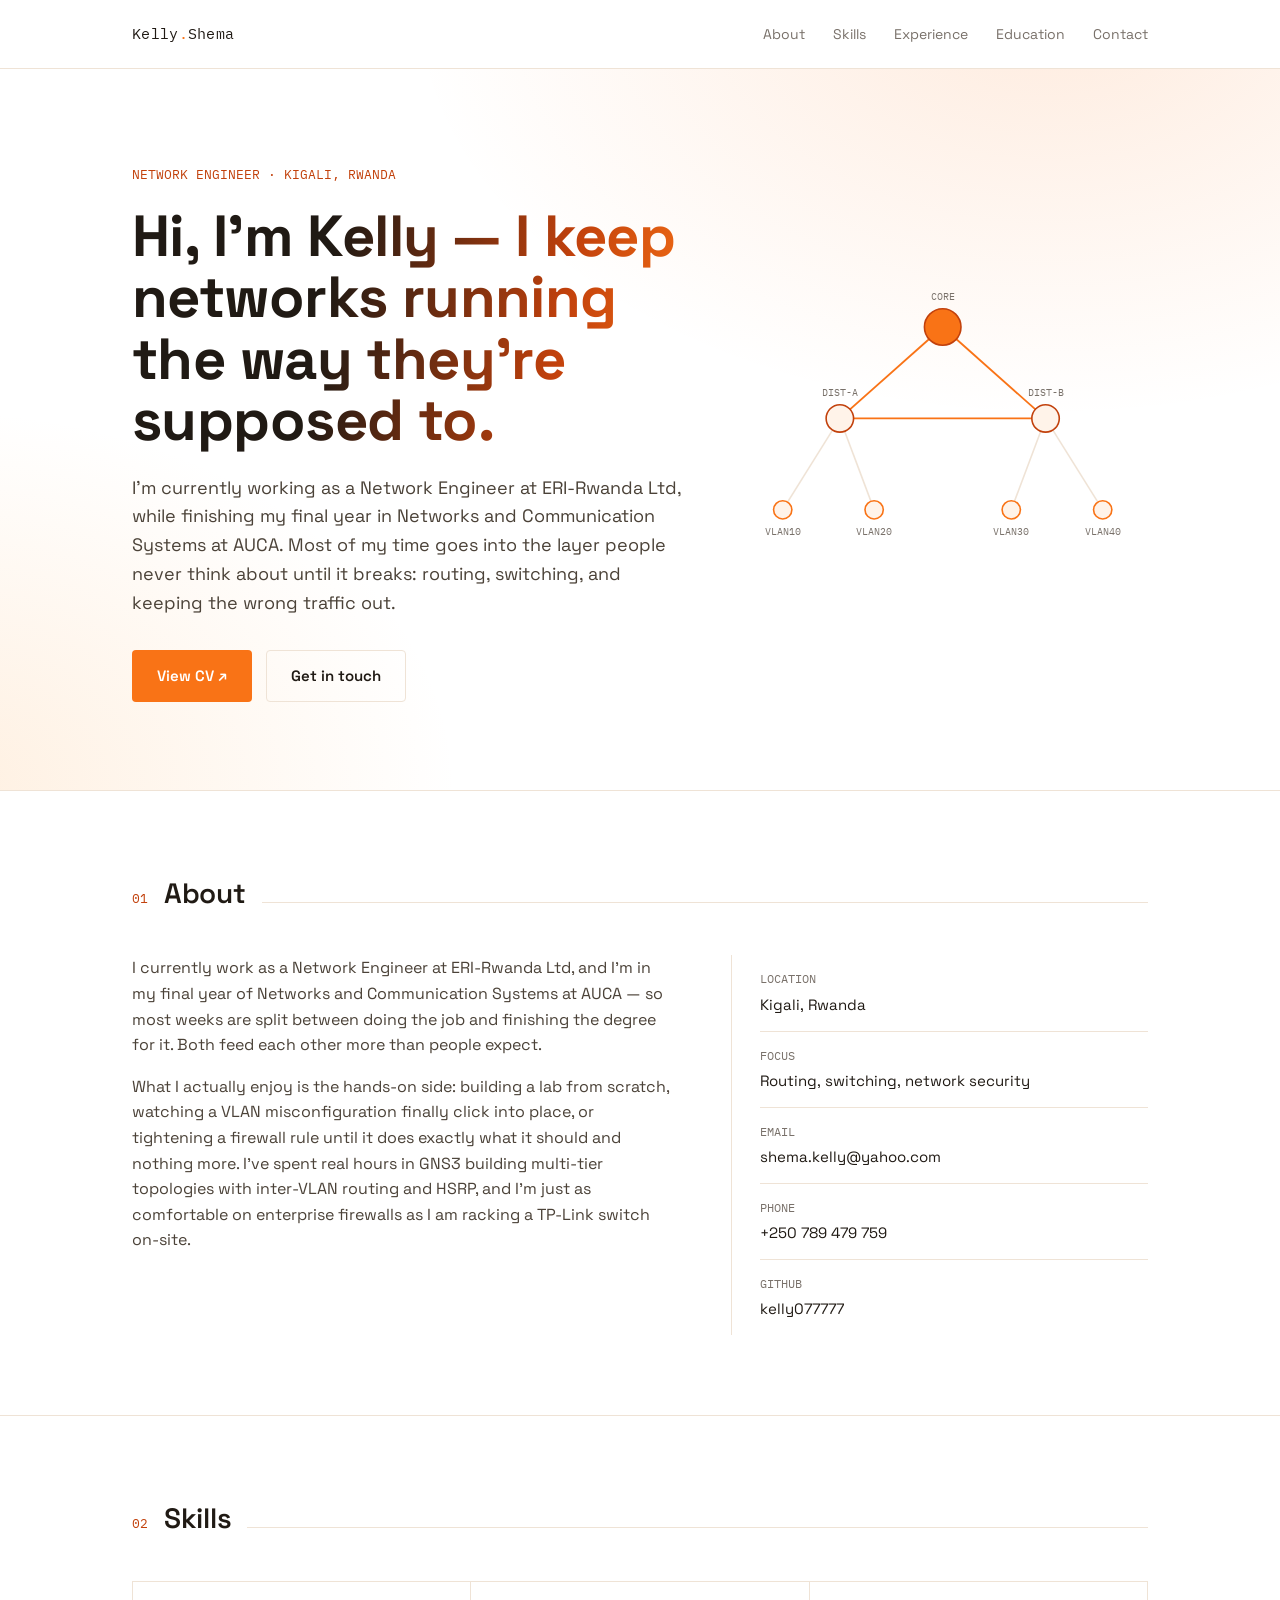
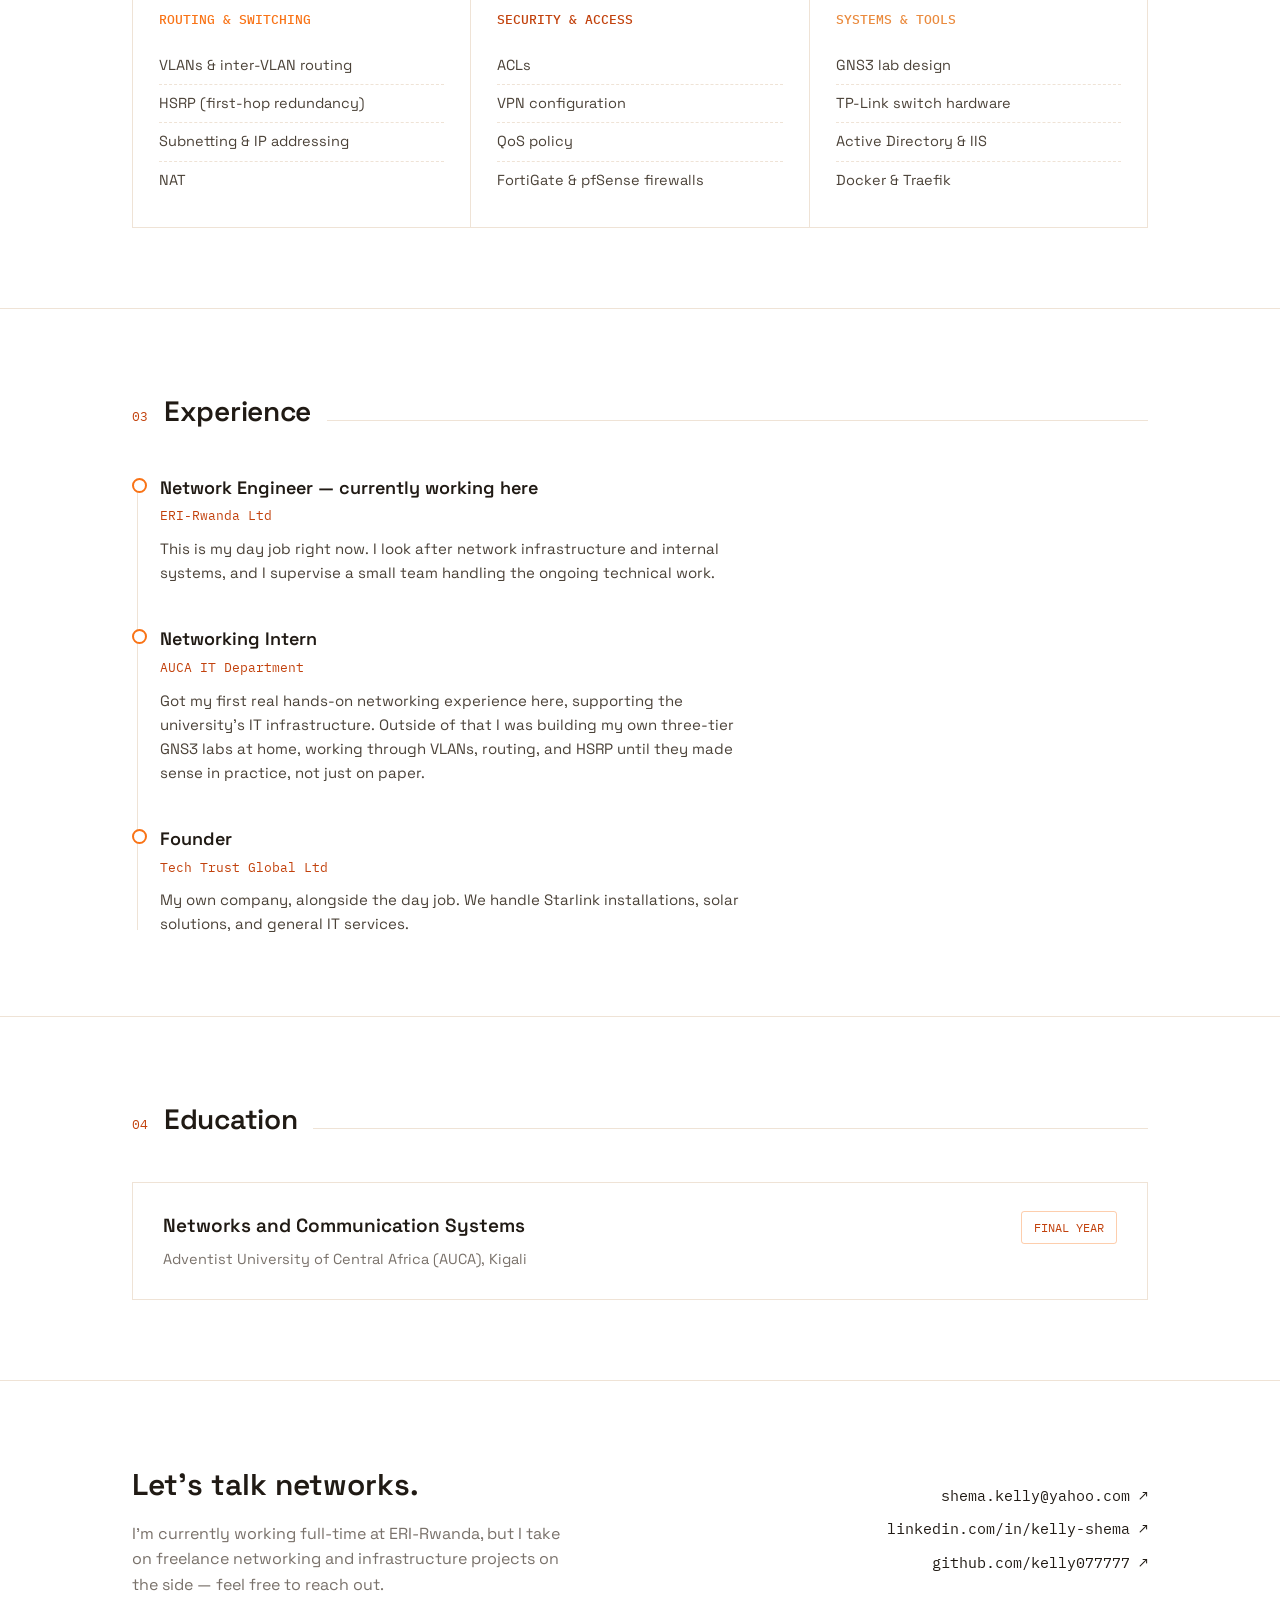
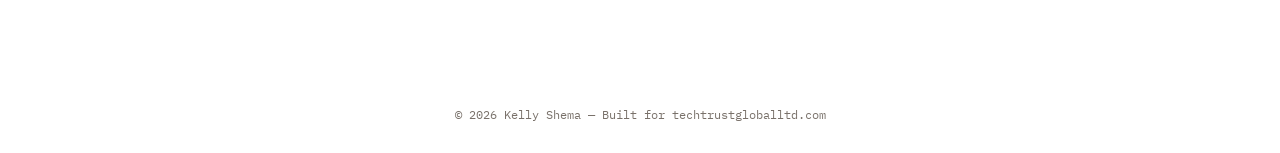
==== index.html @ a88d2596 "Initial portfolio commit" ====
<!DOCTYPE html>
<html lang="en">
<head>
<meta charset="UTF-8">
<meta name="viewport" content="width=device-width, initial-scale=1.0">
<title>Kelly Shema  Network Engineer</title>
<link rel="preconnect" href="https://fonts.googleapis.com">
<link rel="preconnect" href="https://fonts.gstatic.com" crossorigin>
<link href="https://fonts.googleapis.com/css2?family=Space+Grotesk:wght@400;500;600;700&family=IBM+Plex+Mono:wght@400;500;600&display=swap" rel="stylesheet">
<link rel="stylesheet" href="style.css">
</head>
<body>

<nav>
  <div class="wrap">
    <a class="brand" href="#top">Kelly<span>.</span>Shema</a>
    <ul class="navlinks">
      <li><a href="#about">About</a></li>
      <li><a href="#skills">Skills</a></li>
      <li><a href="#experience">Experience</a></li>
      <li><a href="#education">Education</a></li>
      <li><a href="#contact">Contact</a></li>
    </ul>
  </div>
</nav>

<header class="hero" id="top">
  <div class="wrap">
    <div>
      <div class="hero-tag">NETWORK ENGINEER · KIGALI, RWANDA</div>
      <h1>Hi, I'm Kelly — I keep networks running the way they're supposed to.</h1>
      <p class="lede">I'm currently working as a Network Engineer at ERI-Rwanda Ltd, while finishing my final year in Networks and Communication Systems at AUCA. Most of my time goes into the layer people never think about until it breaks: routing, switching, and keeping the wrong traffic out.</p>
      <div class="hero-actions">
        <a class="btn btn-primary" href="cv.html" target="_blank" rel="noopener" id="cv-link">View CV ↗</a>
        <a class="btn btn-ghost" href="#contact">Get in touch</a>
      </div>
    </div>
    <div>
      <svg class="topo" viewBox="0 0 360 320" xmlns="http://www.w3.org/2000/svg" role="img" aria-label="Diagram of a small network topology with a core router connected to distribution and access layer nodes">
        <line x1="180" y1="70" x2="90" y2="150" class="active"></line>
        <line x1="180" y1="70" x2="270" y2="150" class="active"></line>
        <line x1="90" y1="150" x2="40" y2="230"></line>
        <line x1="90" y1="150" x2="120" y2="230"></line>
        <line x1="270" y1="150" x2="240" y2="230"></line>
        <line x1="270" y1="150" x2="320" y2="230"></line>
        <line x1="90" y1="150" x2="270" y2="150" class="active"></line>

        <circle class="node core" cx="180" cy="70" r="16"></circle>
        <text x="180" y="46" text-anchor="middle">CORE</text>

        <circle class="node gold" cx="90" cy="150" r="12"></circle>
        <text x="90" y="130" text-anchor="middle">DIST-A</text>
        <circle class="node gold" cx="270" cy="150" r="12"></circle>
        <text x="270" y="130" text-anchor="middle">DIST-B</text>

        <circle class="node" cx="40" cy="230" r="8"></circle>
        <circle class="node" cx="120" cy="230" r="8"></circle>
        <circle class="node" cx="240" cy="230" r="8"></circle>
        <circle class="node" cx="320" cy="230" r="8"></circle>
        <text x="40" y="252" text-anchor="middle">VLAN10</text>
        <text x="120" y="252" text-anchor="middle">VLAN20</text>
        <text x="240" y="252" text-anchor="middle">VLAN30</text>
        <text x="320" y="252" text-anchor="middle">VLAN40</text>
      </svg>
    </div>
  </div>
</header>

<section id="about">
  <div class="wrap">
    <div class="section-head">
      <span class="section-num">01</span>
      <h2>About</h2>
      <div class="section-line"></div>
    </div>
    <div class="about-grid">
      <div>
        <p>I currently work as a Network Engineer at ERI-Rwanda Ltd, and I'm in my final year of Networks and Communication Systems at AUCA — so most weeks are split between doing the job and finishing the degree for it. Both feed each other more than people expect.</p>
        <p>What I actually enjoy is the hands-on side: building a lab from scratch, watching a VLAN misconfiguration finally click into place, or tightening a firewall rule until it does exactly what it should and nothing more. I've spent real hours in GNS3 building multi-tier topologies with inter-VLAN routing and HSRP, and I'm just as comfortable on enterprise firewalls as I am racking a TP-Link switch on-site.</p>
      </div>
      <div class="facts">
        <div class="fact">
          <div class="fact-label">LOCATION</div>
          <div class="fact-value">Kigali, Rwanda</div>
        </div>
        <div class="fact">
          <div class="fact-label">FOCUS</div>
          <div class="fact-value">Routing, switching, network security</div>
        </div>
        <div class="fact">
          <div class="fact-label">EMAIL</div>
          <div class="fact-value">shema.kelly@yahoo.com</div>
        </div>
        <div class="fact">
          <div class="fact-label">PHONE</div>
          <div class="fact-value">+250 789 479 759</div>
        </div>
        <div class="fact">
          <div class="fact-label">GITHUB</div>
          <div class="fact-value">kelly077777</div>
        </div>
      </div>
    </div>
  </div>
</section>

<section id="skills">
  <div class="wrap">
    <div class="section-head">
      <span class="section-num">02</span>
      <h2>Skills</h2>
      <div class="section-line"></div>
    </div>
    <div class="skill-groups">
      <div class="skill-card">
        <h3>ROUTING & SWITCHING</h3>
        <ul>
          <li>VLANs & inter-VLAN routing</li>
          <li>HSRP (first-hop redundancy)</li>
          <li>Subnetting & IP addressing</li>
          <li>NAT</li>
        </ul>
      </div>
      <div class="skill-card">
        <h3>SECURITY & ACCESS</h3>
        <ul>
          <li>ACLs</li>
          <li>VPN configuration</li>
          <li>QoS policy</li>
          <li>FortiGate & pfSense firewalls</li>
        </ul>
      </div>
      <div class="skill-card">
        <h3>SYSTEMS & TOOLS</h3>
        <ul>
          <li>GNS3 lab design</li>
          <li>TP-Link switch hardware</li>
          <li>Active Directory & IIS</li>
          <li>Docker & Traefik</li>
        </ul>
      </div>
    </div>
  </div>
</section>

<section id="experience">
  <div class="wrap">
    <div class="section-head">
      <span class="section-num">03</span>
      <h2>Experience</h2>
      <div class="section-line"></div>
    </div>
    <div class="timeline">
      <div class="tl-item">
        <div class="tl-role">Network Engineer — currently working here</div>
        <div class="tl-org">ERI-Rwanda Ltd</div>
        <div class="tl-desc">This is my day job right now. I look after network infrastructure and internal systems, and I supervise a small team handling the ongoing technical work.</div>
      </div>
      <div class="tl-item">
        <div class="tl-role">Networking Intern</div>
        <div class="tl-org">AUCA IT Department</div>
        <div class="tl-desc">Got my first real hands-on networking experience here, supporting the university's IT infrastructure. Outside of that I was building my own three-tier GNS3 labs at home, working through VLANs, routing, and HSRP until they made sense in practice, not just on paper.</div>
      </div>
      <div class="tl-item">
        <div class="tl-role">Founder</div>
        <div class="tl-org">Tech Trust Global Ltd</div>
        <div class="tl-desc">My own company, alongside the day job. We handle Starlink installations, solar solutions, and general IT services.</div>
      </div>
    </div>
  </div>
</section>

<section id="education">
  <div class="wrap">
    <div class="section-head">
      <span class="section-num">04</span>
      <h2>Education</h2>
      <div class="section-line"></div>
    </div>
    <div class="edu-card">
      <div>
        <h3>Networks and Communication Systems</h3>
        <p>Adventist University of Central Africa (AUCA), Kigali</p>
      </div>
      <div class="edu-status">FINAL YEAR</div>
    </div>
  </div>
</section>

<section id="contact" style="border-bottom: none;">
  <div class="wrap">
    <div class="contact-inner">
      <div class="contact-left">
        <h2>Let's talk networks.</h2>
        <p>I'm currently working full-time at ERI-Rwanda, but I take on freelance networking and infrastructure projects on the side — feel free to reach out.</p>
      </div>
      <div class="contact-links">
        <a href="mailto:shema.kelly@yahoo.com">shema.kelly@yahoo.com ↗</a>
        <a href="https://linkedin.com/in/kelly-shema/" target="_blank" rel="noopener">linkedin.com/in/kelly-shema ↗</a>
        <a href="https://github.com/kelly077777" target="_blank" rel="noopener">github.com/kelly077777 ↗</a>
      </div>
    </div>
  </div>
</section>

<footer>
  <div class="wrap">© 2026 Kelly Shema — Built for techtrustgloballtd.com</div>
</footer>

</body>
</html>
---- style.css ----
:root {
    --bg: #FFFFFF;
    --surface: #FFF3E9;
    --ink: #201A14;
    --orange: #F97316;
    --orange-deep: #C2410C;
    --amber: #FDBA74;
    --muted: #79716A;
    --text-soft: #4B4238;
    --line: #EFE3D6;
    --sans: 'Space Grotesk', system-ui, sans-serif;
    --mono: 'IBM Plex Mono', ui-monospace, monospace;
  }

  * { box-sizing: border-box; margin: 0; padding: 0; }

  html { scroll-behavior: smooth; }

  body {
    background: var(--bg);
    color: var(--ink);
    font-family: var(--sans);
    line-height: 1.6;
    -webkit-font-smoothing: antialiased;
  }

  ::selection { background: var(--orange); color: #fff; }

  a { color: inherit; }

  .wrap {
    max-width: 1080px;
    margin: 0 auto;
    padding: 0 32px;
  }

  /* ---------- NAV ---------- */
  nav {
    position: sticky;
    top: 0;
    z-index: 20;
    background: rgba(255, 255, 255, 0.88);
    backdrop-filter: blur(10px);
    border-bottom: 1px solid var(--line);
  }
  nav .wrap {
    display: flex;
    justify-content: space-between;
    align-items: center;
    height: 68px;
  }
  .brand {
    font-family: var(--mono);
    font-size: 15px;
    letter-spacing: 0.02em;
    color: var(--ink);
    text-decoration: none;
  }
  .brand span { color: var(--orange); }
  .navlinks {
    display: flex;
    gap: 28px;
    list-style: none;
    font-size: 14px;
    color: var(--muted);
  }
  .navlinks a { text-decoration: none; transition: color 0.15s ease; }
  .navlinks a:hover { color: var(--orange); }

  /* ---------- HERO ---------- */
  .hero {
    position: relative;
    padding: 96px 0 88px;
    overflow: hidden;
    border-bottom: 1px solid var(--line);
    background:
      radial-gradient(ellipse 640px 420px at 82% -10%, rgba(249,115,22,0.14), transparent),
      radial-gradient(ellipse 520px 380px at -5% 100%, rgba(253,186,116,0.22), transparent);
  }
  .hero .wrap {
    display: grid;
    grid-template-columns: 1.15fr 0.85fr;
    gap: 48px;
    align-items: center;
  }
  .hero-tag {
    font-family: var(--mono);
    font-size: 13px;
    color: var(--orange-deep);
    margin-bottom: 20px;
  }
  .hero h1 {
    font-size: clamp(38px, 5.4vw, 58px);
    line-height: 1.06;
    font-weight: 700;
    letter-spacing: -0.01em;
    margin-bottom: 22px;
    background: linear-gradient(100deg, var(--ink) 35%, var(--orange-deep) 75%, var(--orange) 100%);
    -webkit-background-clip: text;
    background-clip: text;
    color: transparent;
  }
  .hero p.lede {
    font-size: 18px;
    color: var(--text-soft);
    max-width: 46ch;
    margin-bottom: 32px;
  }
  .hero-actions { display: flex; gap: 14px; flex-wrap: wrap; }
  .btn {
    font-family: var(--sans);
    font-size: 15px;
    font-weight: 600;
    padding: 13px 24px;
    border-radius: 4px;
    text-decoration: none;
    display: inline-flex;
    align-items: center;
    gap: 8px;
    transition: transform 0.15s ease, background 0.15s ease;
    border: 1px solid transparent;
  }
  .btn-primary { background: var(--orange); color: #fff; }
  .btn-primary:hover { background: var(--orange-deep); transform: translateY(-1px); }
  .btn-ghost { border-color: var(--line); color: var(--ink); }
  .btn-ghost:hover { border-color: var(--orange); color: var(--orange-deep); }

  /* network topology visual */
  .topo { width: 100%; height: auto; }
  .topo circle.node { fill: var(--surface); stroke: var(--orange); stroke-width: 1.4; }
  .topo circle.node.gold { stroke: var(--orange-deep); }
  .topo circle.core { fill: var(--orange); stroke: var(--orange-deep); }
  .topo line { stroke: var(--line); stroke-width: 1.4; }
  .topo line.active { stroke: var(--orange); stroke-width: 1.6; }
  .topo text { font-family: var(--mono); font-size: 9px; fill: var(--muted); }

  /* ---------- SECTION SHARED ---------- */
  section { padding: 80px 0; border-bottom: 1px solid var(--line); }
  .section-head {
    display: flex;
    align-items: baseline;
    gap: 16px;
    margin-bottom: 40px;
  }
  .section-num {
    font-family: var(--mono);
    font-size: 13px;
    color: var(--orange-deep);
  }
  .section-head h2 {
    font-size: 28px;
    font-weight: 600;
    letter-spacing: -0.01em;
  }
  .section-line {
    flex: 1;
    height: 1px;
    background: var(--line);
  }

  /* ---------- ABOUT ---------- */
  .about-grid {
    display: grid;
    grid-template-columns: 1.3fr 1fr;
    gap: 56px;
  }
  .about-grid p { color: var(--text-soft); font-size: 16px; margin-bottom: 16px; max-width: 58ch; }
  .facts { border-left: 1px solid var(--line); padding-left: 28px; }
  .fact { padding: 14px 0; border-bottom: 1px solid var(--line); }
  .fact:last-child { border-bottom: none; }
  .fact-label { font-family: var(--mono); font-size: 12px; color: var(--muted); margin-bottom: 4px; }
  .fact-value { font-size: 15px; color: var(--ink); }

  /* ---------- SKILLS ---------- */
  .skill-groups {
    display: grid;
    grid-template-columns: repeat(3, 1fr);
    gap: 1px;
    background: var(--line);
    border: 1px solid var(--line);
  }
  .skill-card { background: var(--bg); padding: 28px 26px; }
  .skill-card h3 {
    font-family: var(--mono);
    font-size: 13px;
    margin-bottom: 16px;
    font-weight: 500;
  }
  .skill-card:nth-child(1) h3 { color: var(--orange); }
  .skill-card:nth-child(2) h3 { color: var(--orange-deep); }
  .skill-card:nth-child(3) h3 { color: #EA8A3D; }
  .skill-card ul { list-style: none; }
  .skill-card li {
    font-size: 14.5px;
    color: var(--text-soft);
    padding: 7px 0;
    border-top: 1px dashed var(--line);
  }
  .skill-card li:first-child { border-top: none; }

  /* ---------- EXPERIENCE ---------- */
  .timeline { position: relative; padding-left: 28px; }
  .timeline::before {
    content: '';
    position: absolute;
    left: 5px; top: 6px; bottom: 6px;
    width: 1px;
    background: var(--line);
  }
  .tl-item { position: relative; padding-bottom: 40px; }
  .tl-item:last-child { padding-bottom: 0; }
  .tl-item::before {
    content: '';
    position: absolute;
    left: -28px; top: 4px;
    width: 11px; height: 11px;
    border-radius: 50%;
    background: var(--bg);
    border: 2px solid var(--orange);
  }
  .tl-role { font-size: 18px; font-weight: 600; margin-bottom: 4px; }
  .tl-org { font-family: var(--mono); font-size: 13px; color: var(--orange-deep); margin-bottom: 10px; }
  .tl-desc { color: var(--text-soft); font-size: 15px; max-width: 60ch; }

  /* ---------- EDUCATION ---------- */
  .edu-card {
    border: 1px solid var(--line);
    padding: 28px 30px;
    display: flex;
    justify-content: space-between;
    align-items: flex-start;
    gap: 24px;
    flex-wrap: wrap;
  }
  .edu-card h3 { font-size: 19px; font-weight: 600; margin-bottom: 6px; }
  .edu-card p { color: var(--muted); font-size: 14.5px; }
  .edu-status {
    font-family: var(--mono);
    font-size: 12px;
    color: var(--orange-deep);
    border: 1px solid rgba(249,115,22,0.35);
    padding: 6px 12px;
    border-radius: 3px;
    white-space: nowrap;
  }

  /* ---------- CONTACT ---------- */
  .contact-inner {
    display: flex;
    justify-content: space-between;
    align-items: center;
    flex-wrap: wrap;
    gap: 24px;
  }
  .contact-left h2 { font-size: 30px; font-weight: 600; margin-bottom: 12px; max-width: 20ch; }
  .contact-left p { color: var(--muted); max-width: 44ch; }
  .contact-links { display: flex; flex-direction: column; gap: 10px; align-items: flex-end; }
  .contact-links a {
    font-family: var(--mono);
    font-size: 14.5px;
    text-decoration: none;
    color: var(--ink);
    display: flex;
    align-items: center;
    gap: 8px;
  }
  .contact-links a:hover { color: var(--orange-deep); }

  footer {
    padding: 28px 0;
    text-align: center;
    font-family: var(--mono);
    font-size: 12px;
    color: var(--muted);
  }

  @media (max-width: 760px) {
    .hero .wrap { grid-template-columns: 1fr; }
    .about-grid { grid-template-columns: 1fr; }
    .facts { border-left: none; padding-left: 0; border-top: 1px solid var(--line); padding-top: 20px; }
    .skill-groups { grid-template-columns: 1fr; }
    .navlinks { display: none; }
    .contact-inner { flex-direction: column; align-items: flex-start; }
    .contact-links { align-items: flex-start; }
  }

  @media (prefers-reduced-motion: reduce) {
    html { scroll-behavior: auto; }
    * { transition: none !important; }
  }

  a:focus-visible, .btn:focus-visible { outline: 2px solid var(--orange); outline-offset: 3px; }
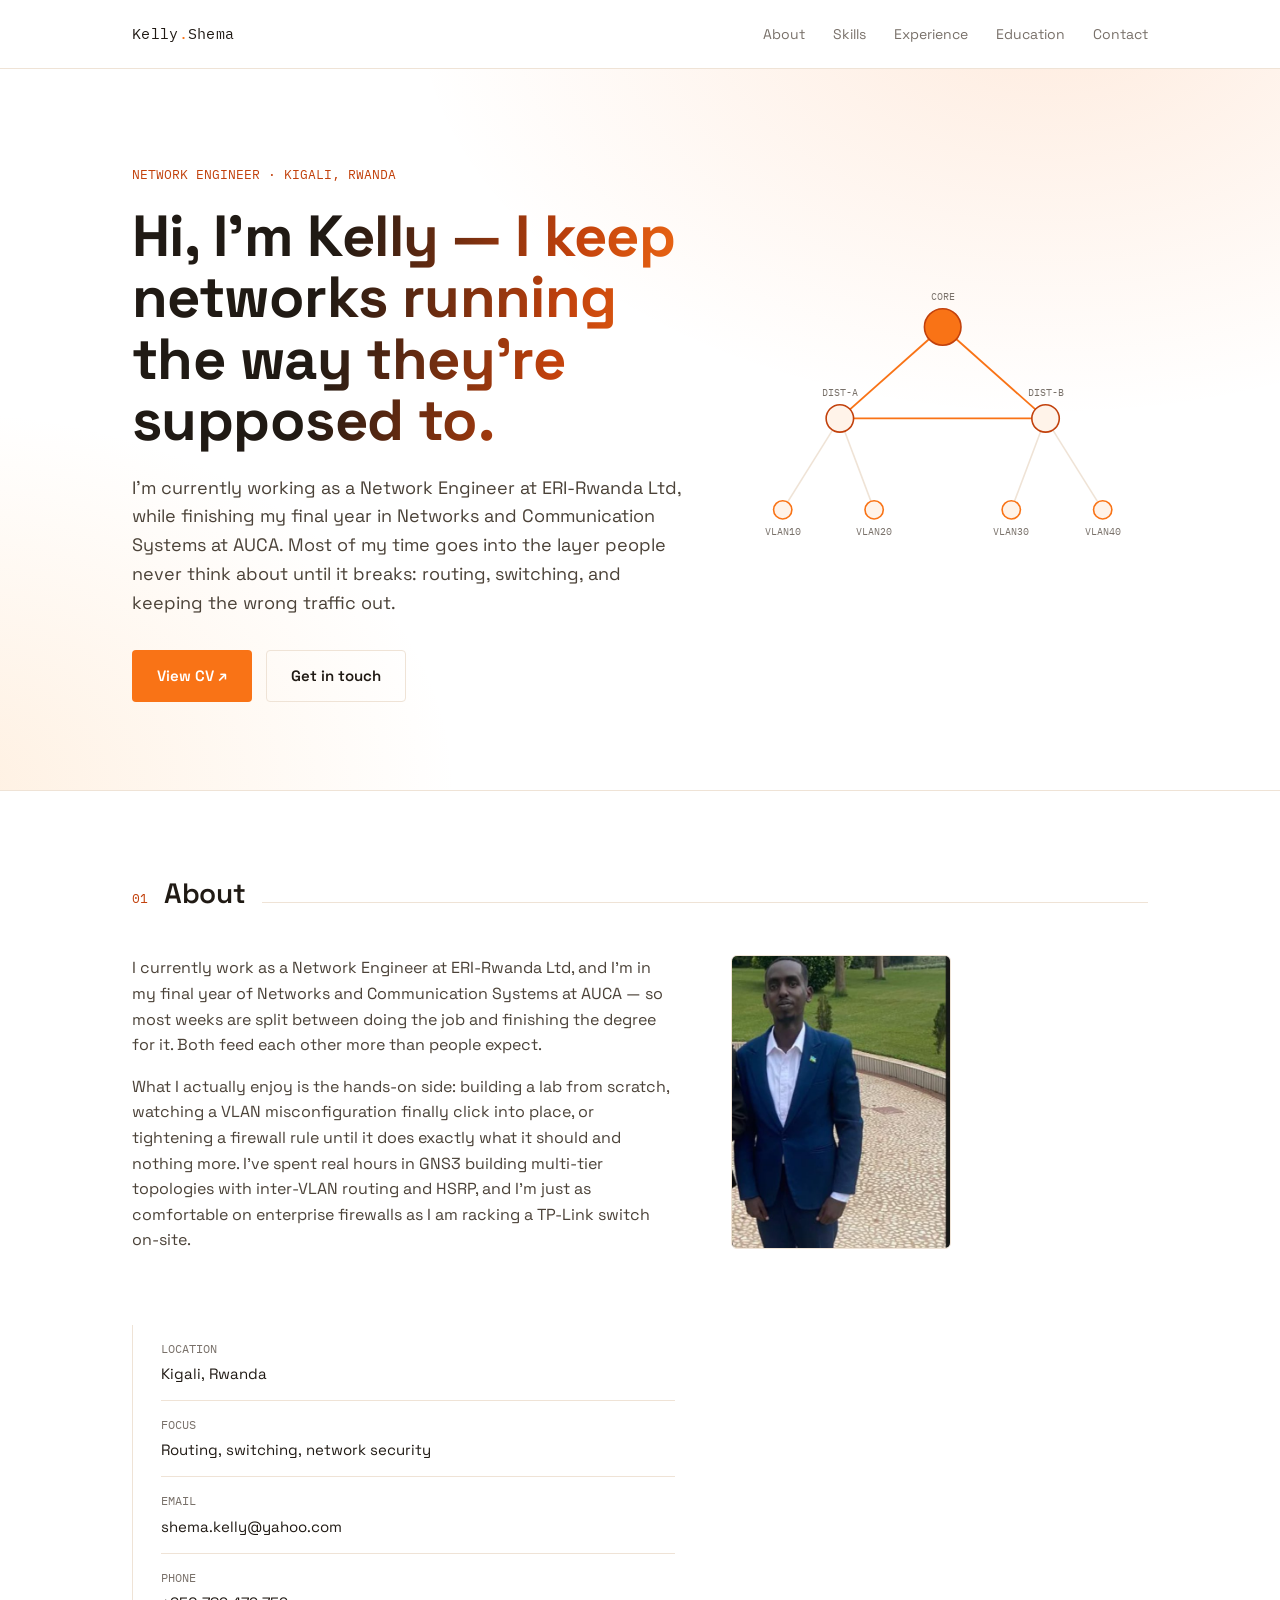
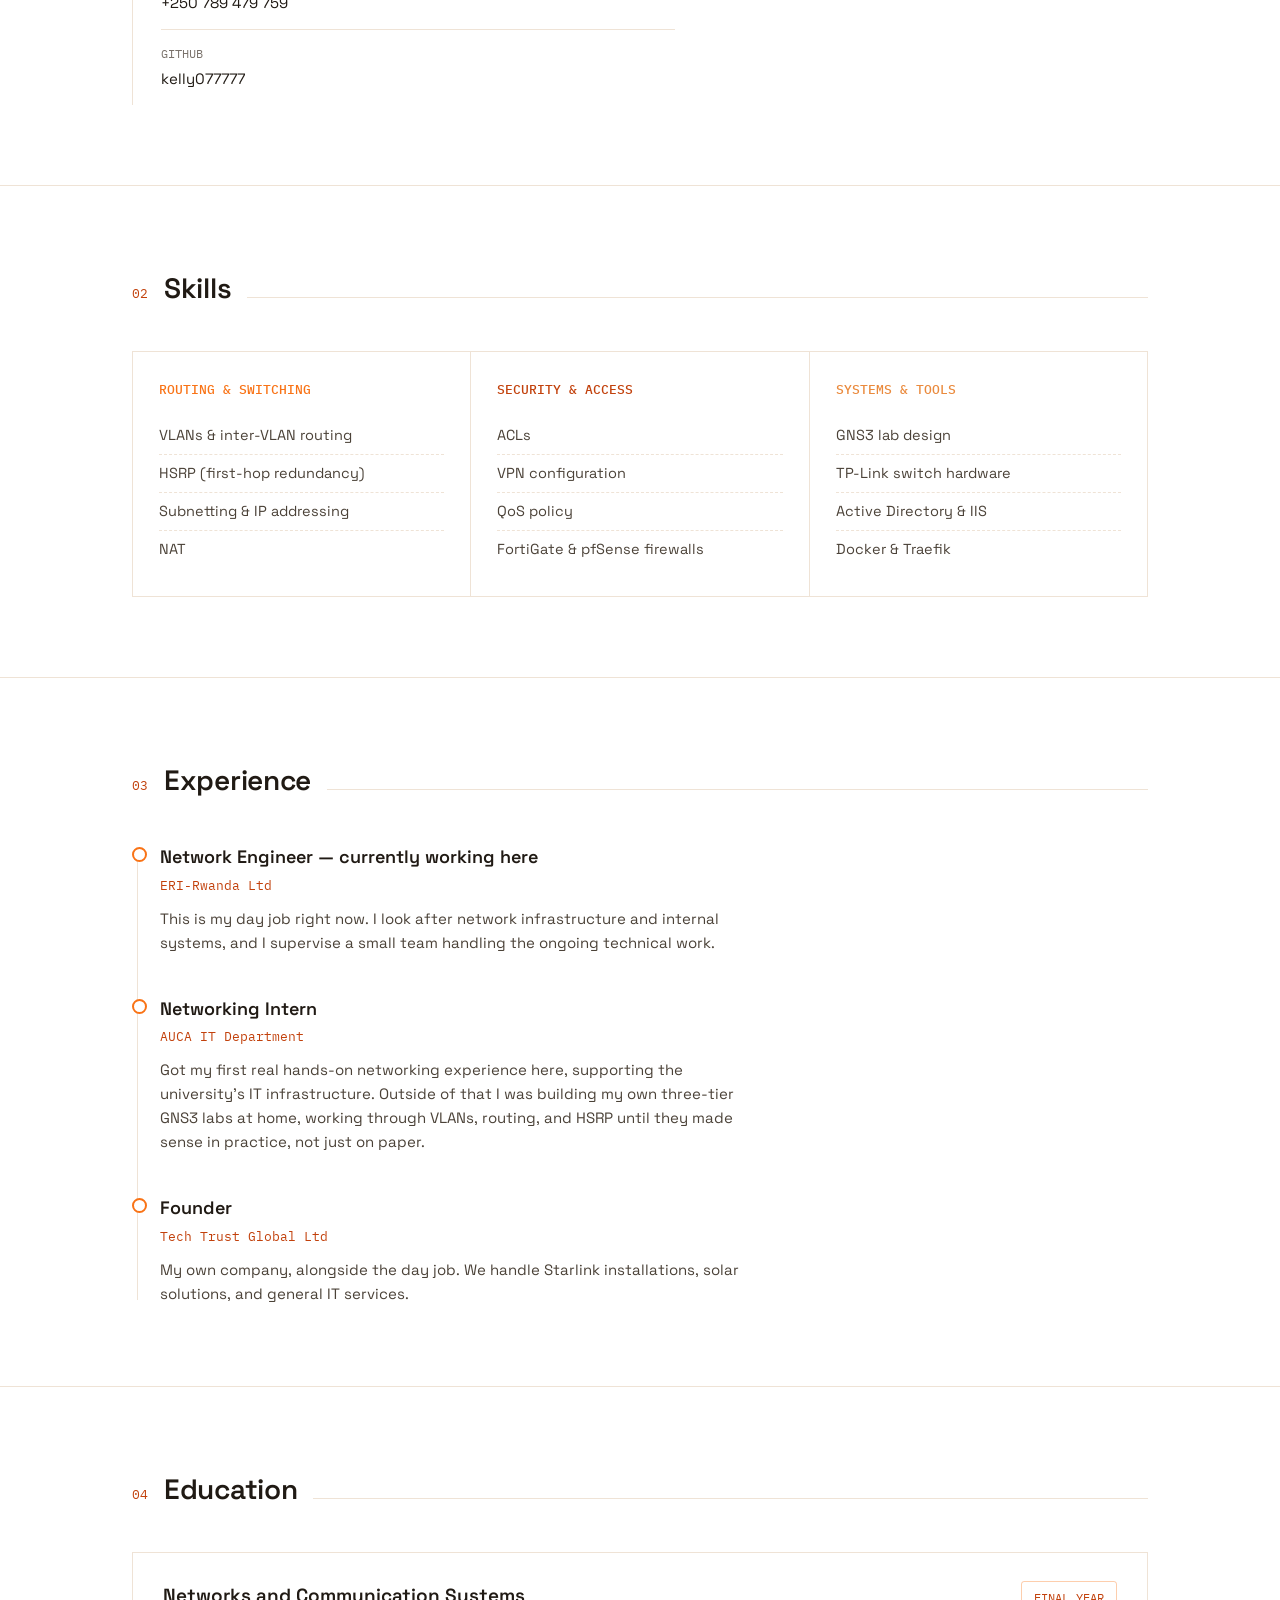
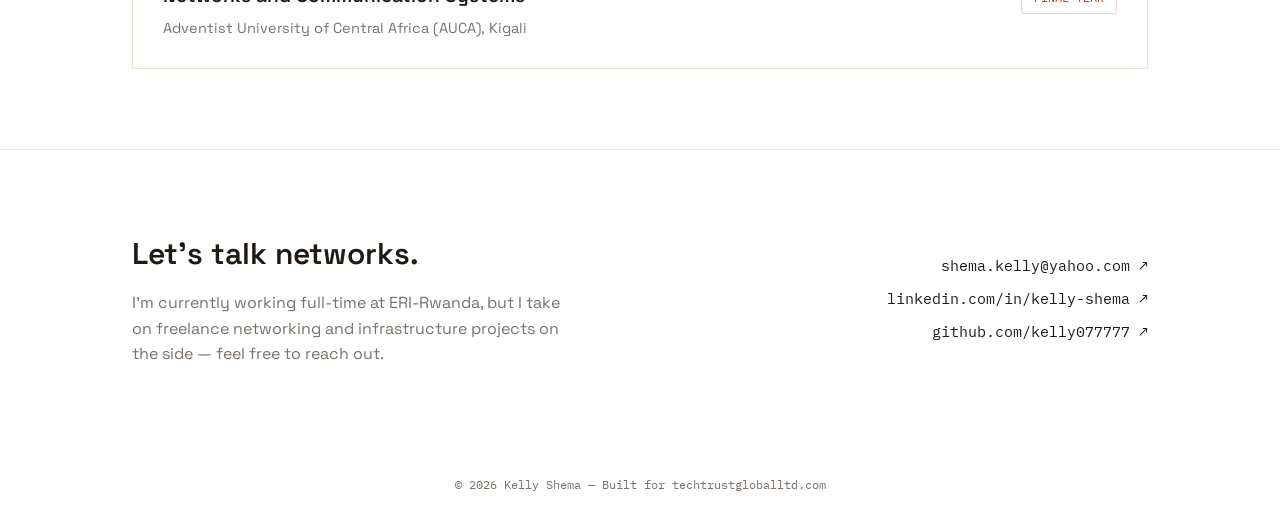
==== commit 40f92ec9: "Add profile photo" ====
--- a/index.html
+++ b/index.html
@@ -78,7 +78,11 @@
         <p>I currently work as a Network Engineer at ERI-Rwanda Ltd, and I'm in my final year of Networks and Communication Systems at AUCA — so most weeks are split between doing the job and finishing the degree for it. Both feed each other more than people expect.</p>
         <p>What I actually enjoy is the hands-on side: building a lab from scratch, watching a VLAN misconfiguration finally click into place, or tightening a firewall rule until it does exactly what it should and nothing more. I've spent real hours in GNS3 building multi-tier topologies with inter-VLAN routing and HSRP, and I'm just as comfortable on enterprise firewalls as I am racking a TP-Link switch on-site.</p>
       </div>
+            <div class="photo-wrap">
+        <img src="headshot.jpg" alt="Kelly Shema" class="profile-photo">
+      </div>
       <div class="facts">
+
         <div class="fact">
           <div class="fact-label">LOCATION</div>
           <div class="fact-value">Kigali, Rwanda</div>
@@ -196,7 +200,7 @@
       </div>
       <div class="contact-links">
         <a href="mailto:shema.kelly@yahoo.com">shema.kelly@yahoo.com ↗</a>
-        <a href="https://linkedin.com/in/kelly-shema/" target="_blank" rel="noopener">linkedin.com/in/kelly-shema ↗</a>
+        <a href="https://www.linkedin.com/in/kelly-shema-530651175/" target="_blank" rel="noopener">linkedin.com/in/kelly-shema ↗</a>
         <a href="https://github.com/kelly077777" target="_blank" rel="noopener">github.com/kelly077777 ↗</a>
       </div>
     </div>
--- a/style.css
+++ b/style.css
@@ -170,7 +170,9 @@
   .fact:last-child { border-bottom: none; }
   .fact-label { font-family: var(--mono); font-size: 12px; color: var(--muted); margin-bottom: 4px; }
   .fact-value { font-size: 15px; color: var(--ink); }
-
+  .photo-wrap { display: flex; align-items: flex-start; }
+  .profile-photo { width: 100%; max-width: 220px; aspect-ratio: 3/4; object-fit: cover; border-radius: 6px; border: 1px solid var(--line); }
+  @media (max-width: 760px) { .about-grid { grid-template-columns: 1fr !important; } }
   /* ---------- SKILLS ---------- */
   .skill-groups {
     display: grid;
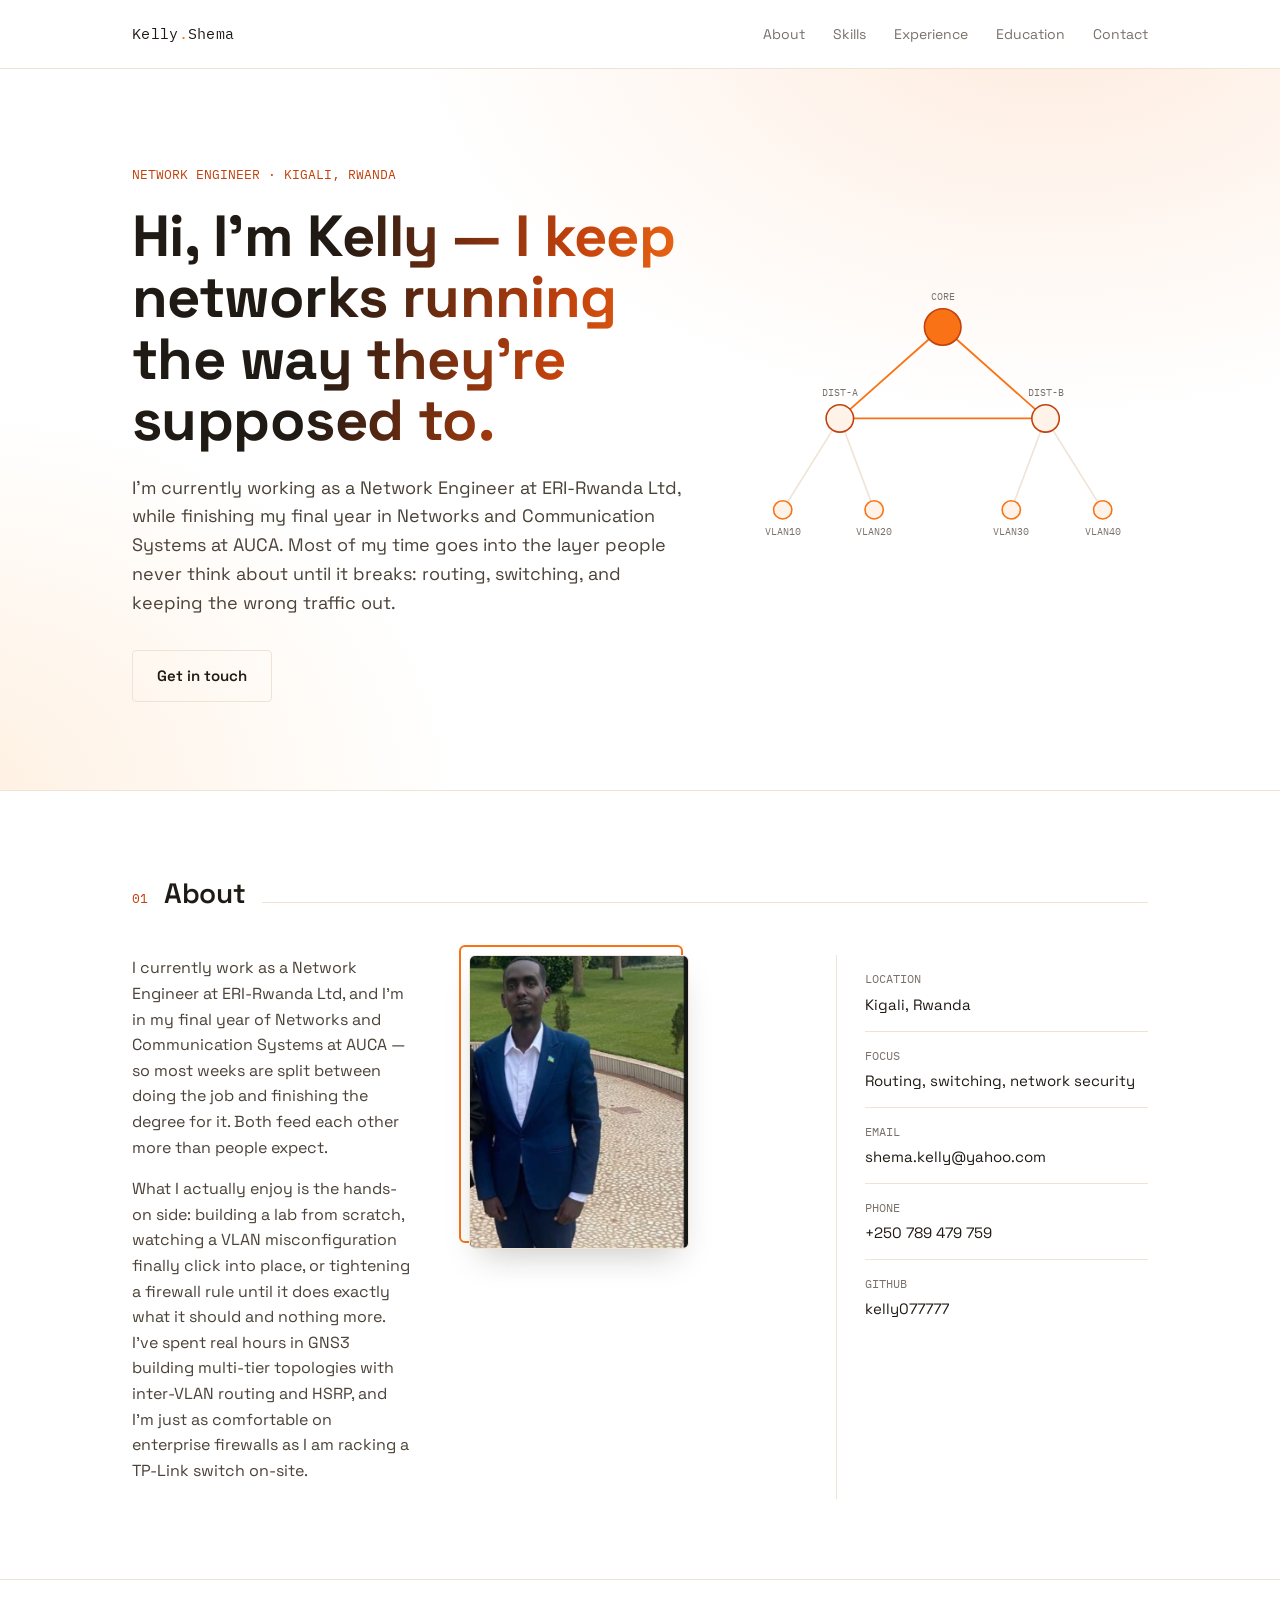
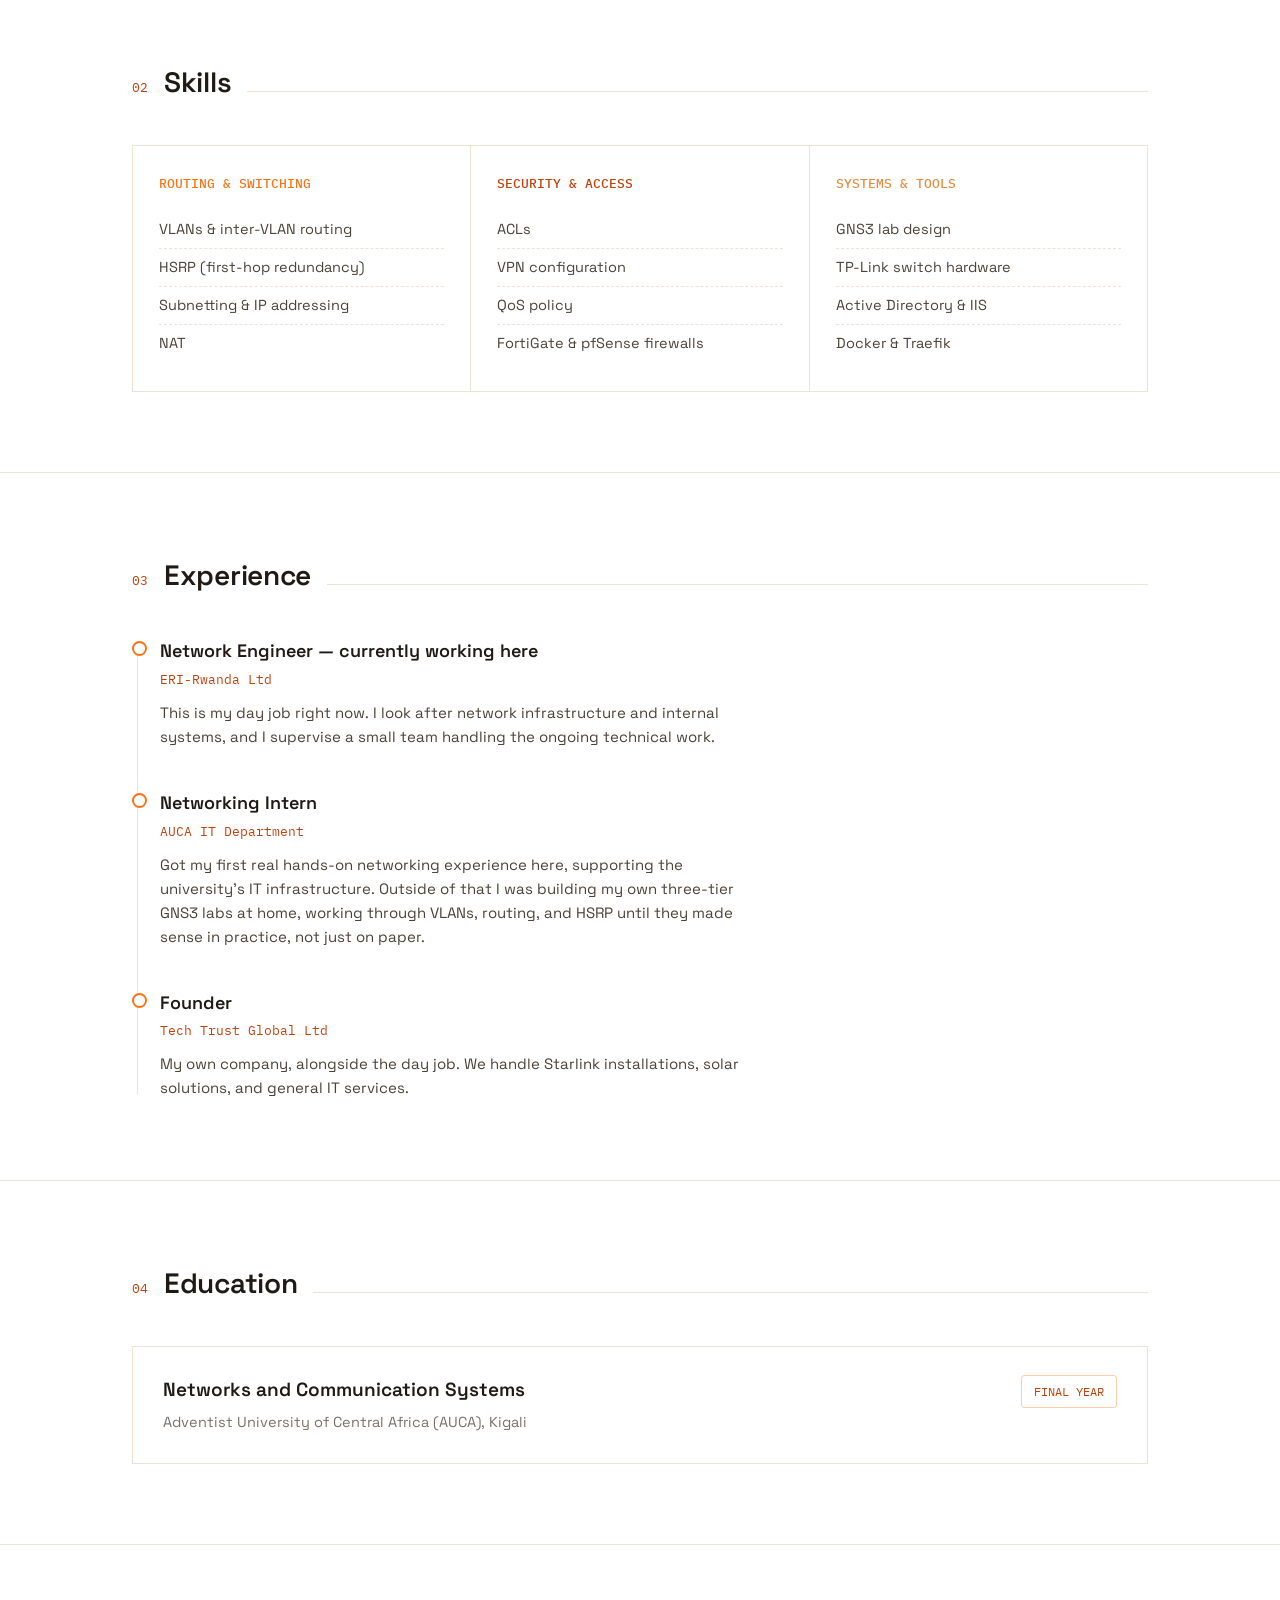
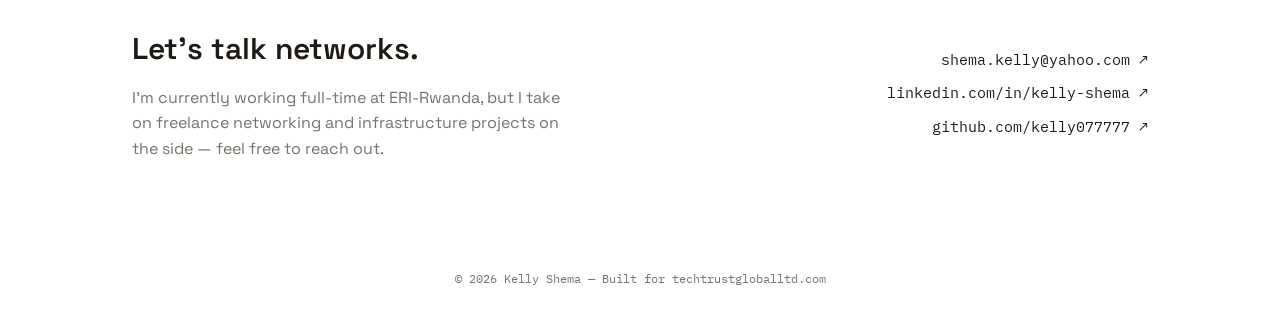
==== commit 3a8bb720: "Move View CV button under photo" ====
--- a/index.html
+++ b/index.html
@@ -30,8 +30,7 @@
       <div class="hero-tag">NETWORK ENGINEER · KIGALI, RWANDA</div>
       <h1>Hi, I'm Kelly — I keep networks running the way they're supposed to.</h1>
       <p class="lede">I'm currently working as a Network Engineer at ERI-Rwanda Ltd, while finishing my final year in Networks and Communication Systems at AUCA. Most of my time goes into the layer people never think about until it breaks: routing, switching, and keeping the wrong traffic out.</p>
-      <div class="hero-actions">
-        <a class="btn btn-primary" href="cv.html" target="_blank" rel="noopener" id="cv-link">View CV ↗</a>
+           <div class="hero-actions">
         <a class="btn btn-ghost" href="#contact">Get in touch</a>
       </div>
     </div>
@@ -78,8 +77,10 @@
         <p>I currently work as a Network Engineer at ERI-Rwanda Ltd, and I'm in my final year of Networks and Communication Systems at AUCA — so most weeks are split between doing the job and finishing the degree for it. Both feed each other more than people expect.</p>
         <p>What I actually enjoy is the hands-on side: building a lab from scratch, watching a VLAN misconfiguration finally click into place, or tightening a firewall rule until it does exactly what it should and nothing more. I've spent real hours in GNS3 building multi-tier topologies with inter-VLAN routing and HSRP, and I'm just as comfortable on enterprise firewalls as I am racking a TP-Link switch on-site.</p>
       </div>
-            <div class="photo-wrap">
-        <img src="headshot.jpg" alt="Kelly Shema" class="profile-photo">
+                  <div class="photo-wrap">
+        <div class="photo-frame">
+          <img src="headshot.jpg" alt="Kelly Shema" class="profile-photo">
+        </div>
       </div>
       <div class="facts">
 
--- a/style.css
+++ b/style.css
@@ -161,8 +161,40 @@
   /* ---------- ABOUT ---------- */
   .about-grid {
     display: grid;
-    grid-template-columns: 1.3fr 1fr;
+    grid-template-columns: 0.9fr 1fr 1fr;
     gap: 56px;
+  }
+  .photo-wrap {
+    display: flex;
+    align-items: flex-start;
+    position: relative;
+  }
+  .photo-frame {
+    position: relative;
+    width: 100%;
+    max-width: 220px;
+  }
+  .photo-frame::before {
+    content: '';
+    position: absolute;
+    top: -10px;
+    left: -10px;
+    width: 100%;
+    height: 100%;
+    border: 2px solid var(--orange);
+    border-radius: 6px;
+    z-index: 0;
+  }
+  .profile-photo {
+    position: relative;
+    width: 100%;
+    aspect-ratio: 3/4;
+    object-fit: cover;
+    border-radius: 6px;
+    border: 1px solid var(--line);
+    box-shadow: 0 16px 32px -12px rgba(32, 26, 20, 0.25);
+    z-index: 1;
+    display: block;
   }
   .about-grid p { color: var(--text-soft); font-size: 16px; margin-bottom: 16px; max-width: 58ch; }
   .facts { border-left: 1px solid var(--line); padding-left: 28px; }
@@ -170,9 +202,7 @@
   .fact:last-child { border-bottom: none; }
   .fact-label { font-family: var(--mono); font-size: 12px; color: var(--muted); margin-bottom: 4px; }
   .fact-value { font-size: 15px; color: var(--ink); }
-  .photo-wrap { display: flex; align-items: flex-start; }
-  .profile-photo { width: 100%; max-width: 220px; aspect-ratio: 3/4; object-fit: cover; border-radius: 6px; border: 1px solid var(--line); }
-  @media (max-width: 760px) { .about-grid { grid-template-columns: 1fr !important; } }
+
   /* ---------- SKILLS ---------- */
   .skill-groups {
     display: grid;
@@ -280,6 +310,7 @@
     .hero .wrap { grid-template-columns: 1fr; }
     .about-grid { grid-template-columns: 1fr; }
     .facts { border-left: none; padding-left: 0; border-top: 1px solid var(--line); padding-top: 20px; }
+    .photo-frame { max-width: 180px; }
     .skill-groups { grid-template-columns: 1fr; }
     .navlinks { display: none; }
     .contact-inner { flex-direction: column; align-items: flex-start; }
@@ -291,4 +322,15 @@
     * { transition: none !important; }
   }
 
-  a:focus-visible, .btn:focus-visible { outline: 2px solid var(--orange); outline-offset: 3px; }+  a:focus-visible, .btn:focus-visible { outline: 2px solid var(--orange); outline-offset: 3px; } 
+    .photo-col {
+    display: flex;
+    flex-direction: column;
+    gap: 16px;
+    width: 100%;
+    max-width: 220px;
+  }
+  .cv-btn {
+    justify-content: center;
+    width: 100%;
+  }
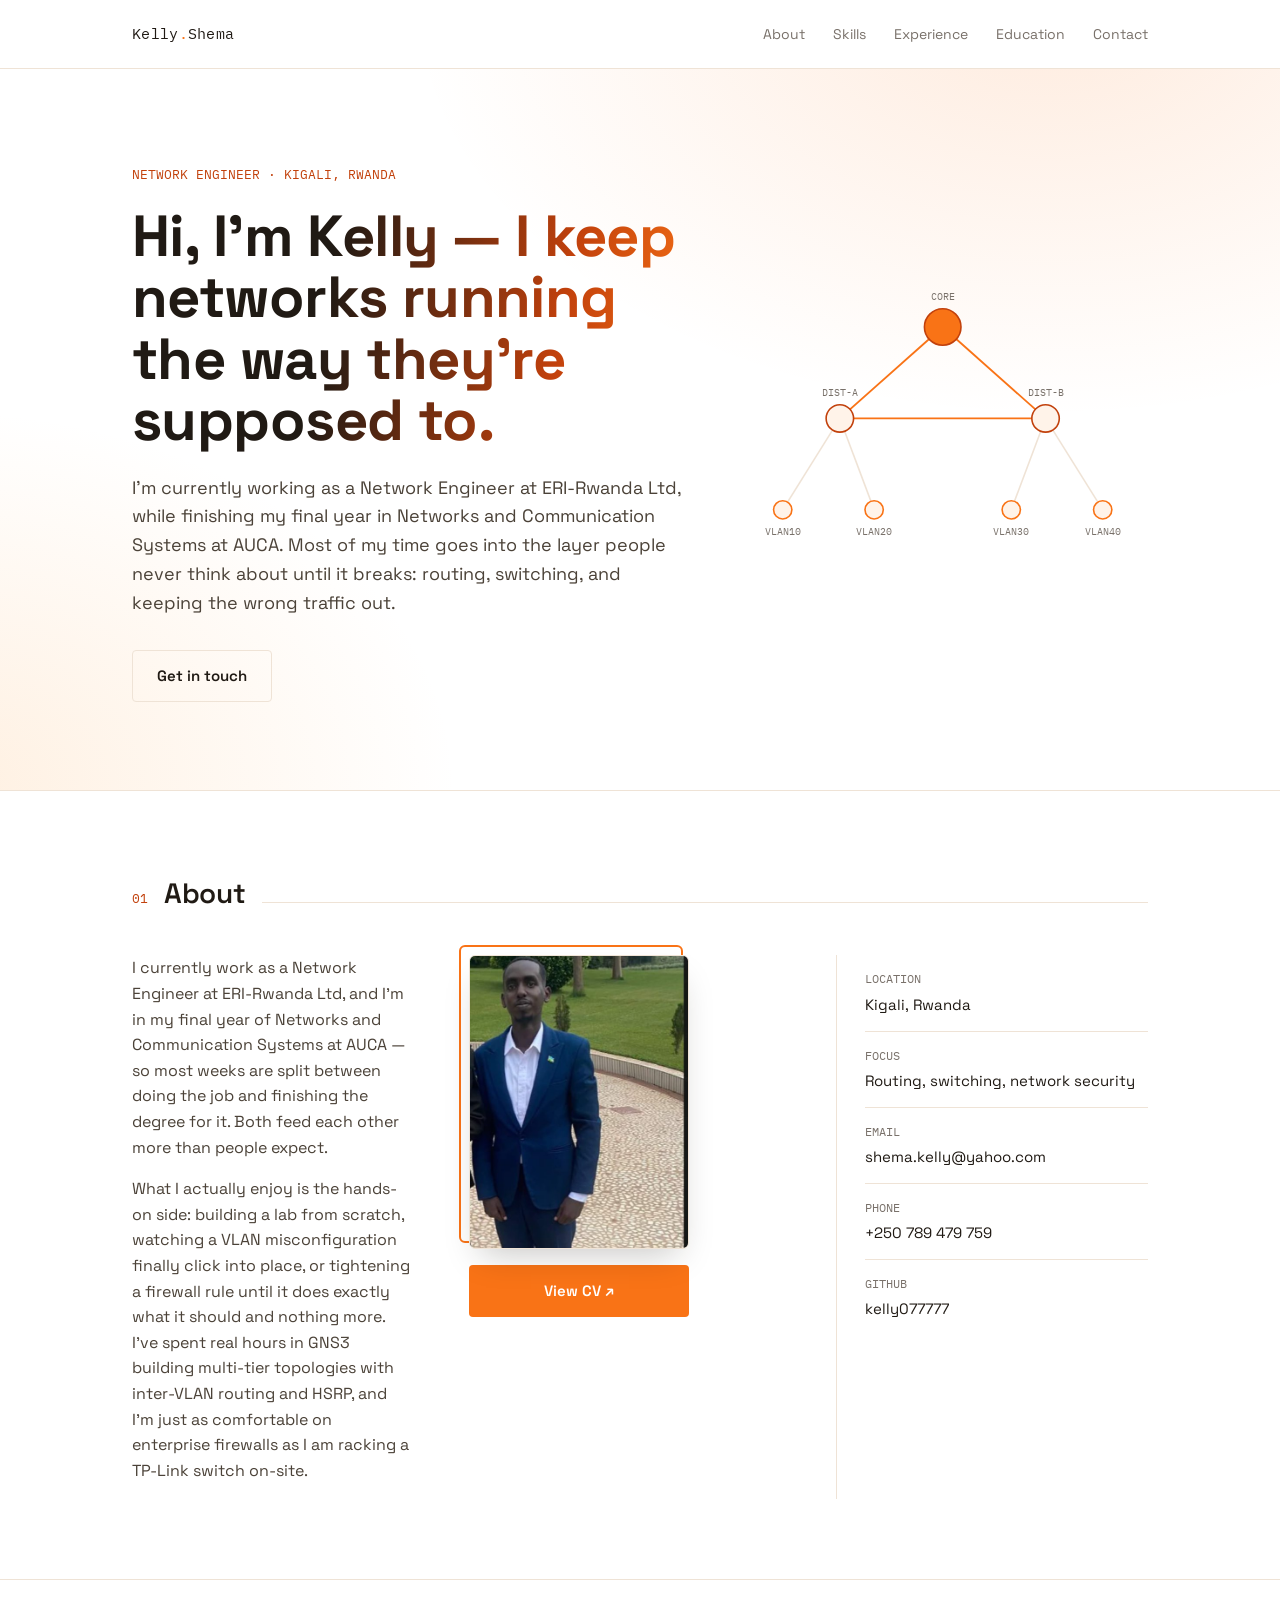
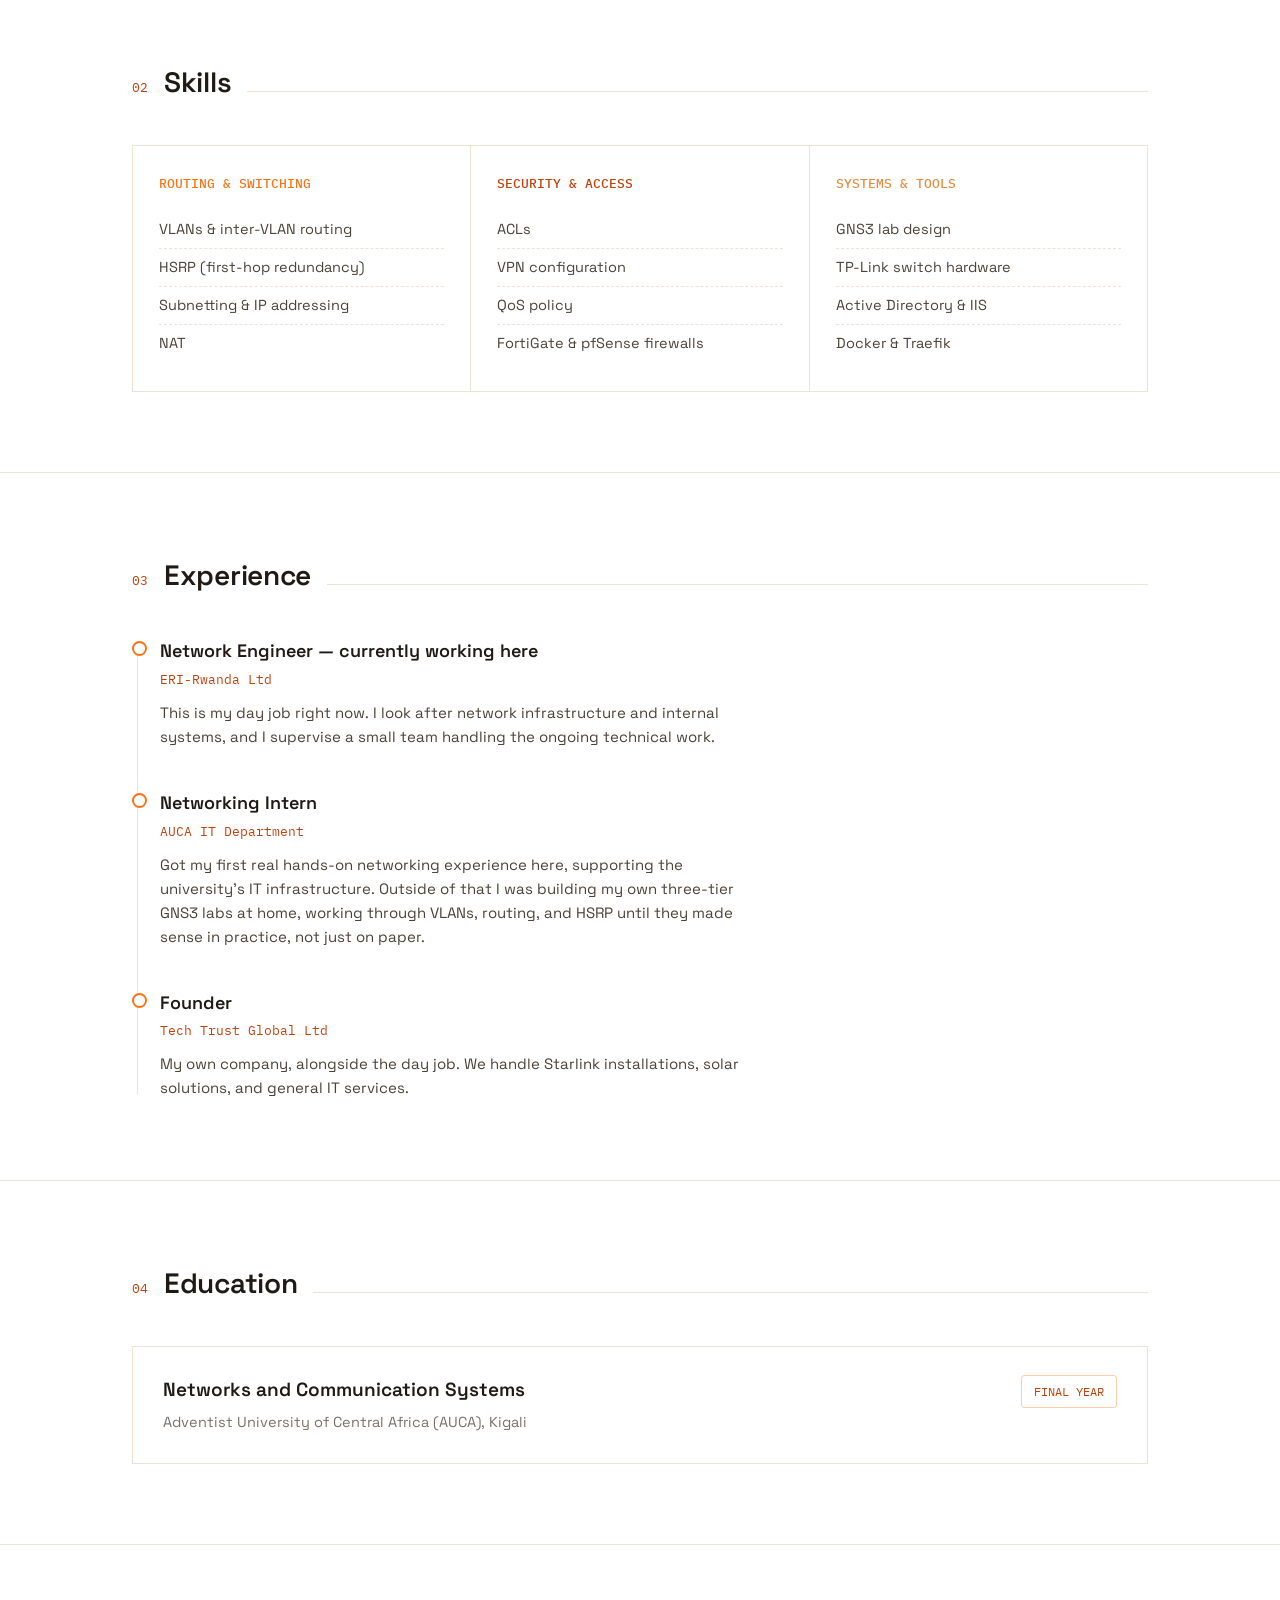
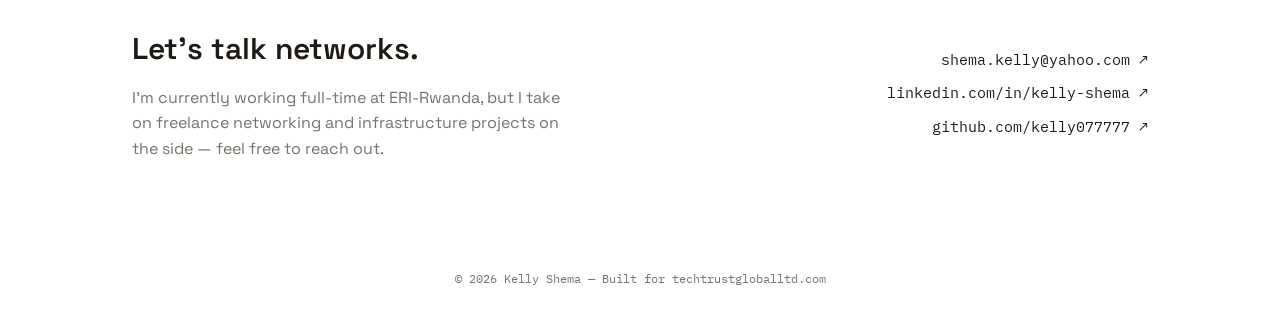
==== commit d87cce15: "Restore CV button under photo" ====
--- a/index.html
+++ b/index.html
@@ -77,9 +77,12 @@
         <p>I currently work as a Network Engineer at ERI-Rwanda Ltd, and I'm in my final year of Networks and Communication Systems at AUCA — so most weeks are split between doing the job and finishing the degree for it. Both feed each other more than people expect.</p>
         <p>What I actually enjoy is the hands-on side: building a lab from scratch, watching a VLAN misconfiguration finally click into place, or tightening a firewall rule until it does exactly what it should and nothing more. I've spent real hours in GNS3 building multi-tier topologies with inter-VLAN routing and HSRP, and I'm just as comfortable on enterprise firewalls as I am racking a TP-Link switch on-site.</p>
       </div>
-                  <div class="photo-wrap">
-        <div class="photo-frame">
-          <img src="headshot.jpg" alt="Kelly Shema" class="profile-photo">
+                      <div class="photo-wrap">
+        <div class="photo-col">
+          <div class="photo-frame">
+            <img src="headshot.jpg" alt="Kelly Shema" class="profile-photo">
+          </div>
+          <a class="btn btn-primary cv-btn" href="cv.html" target="_blank" rel="noopener" id="cv-link">View CV ↗</a>
         </div>
       </div>
       <div class="facts">
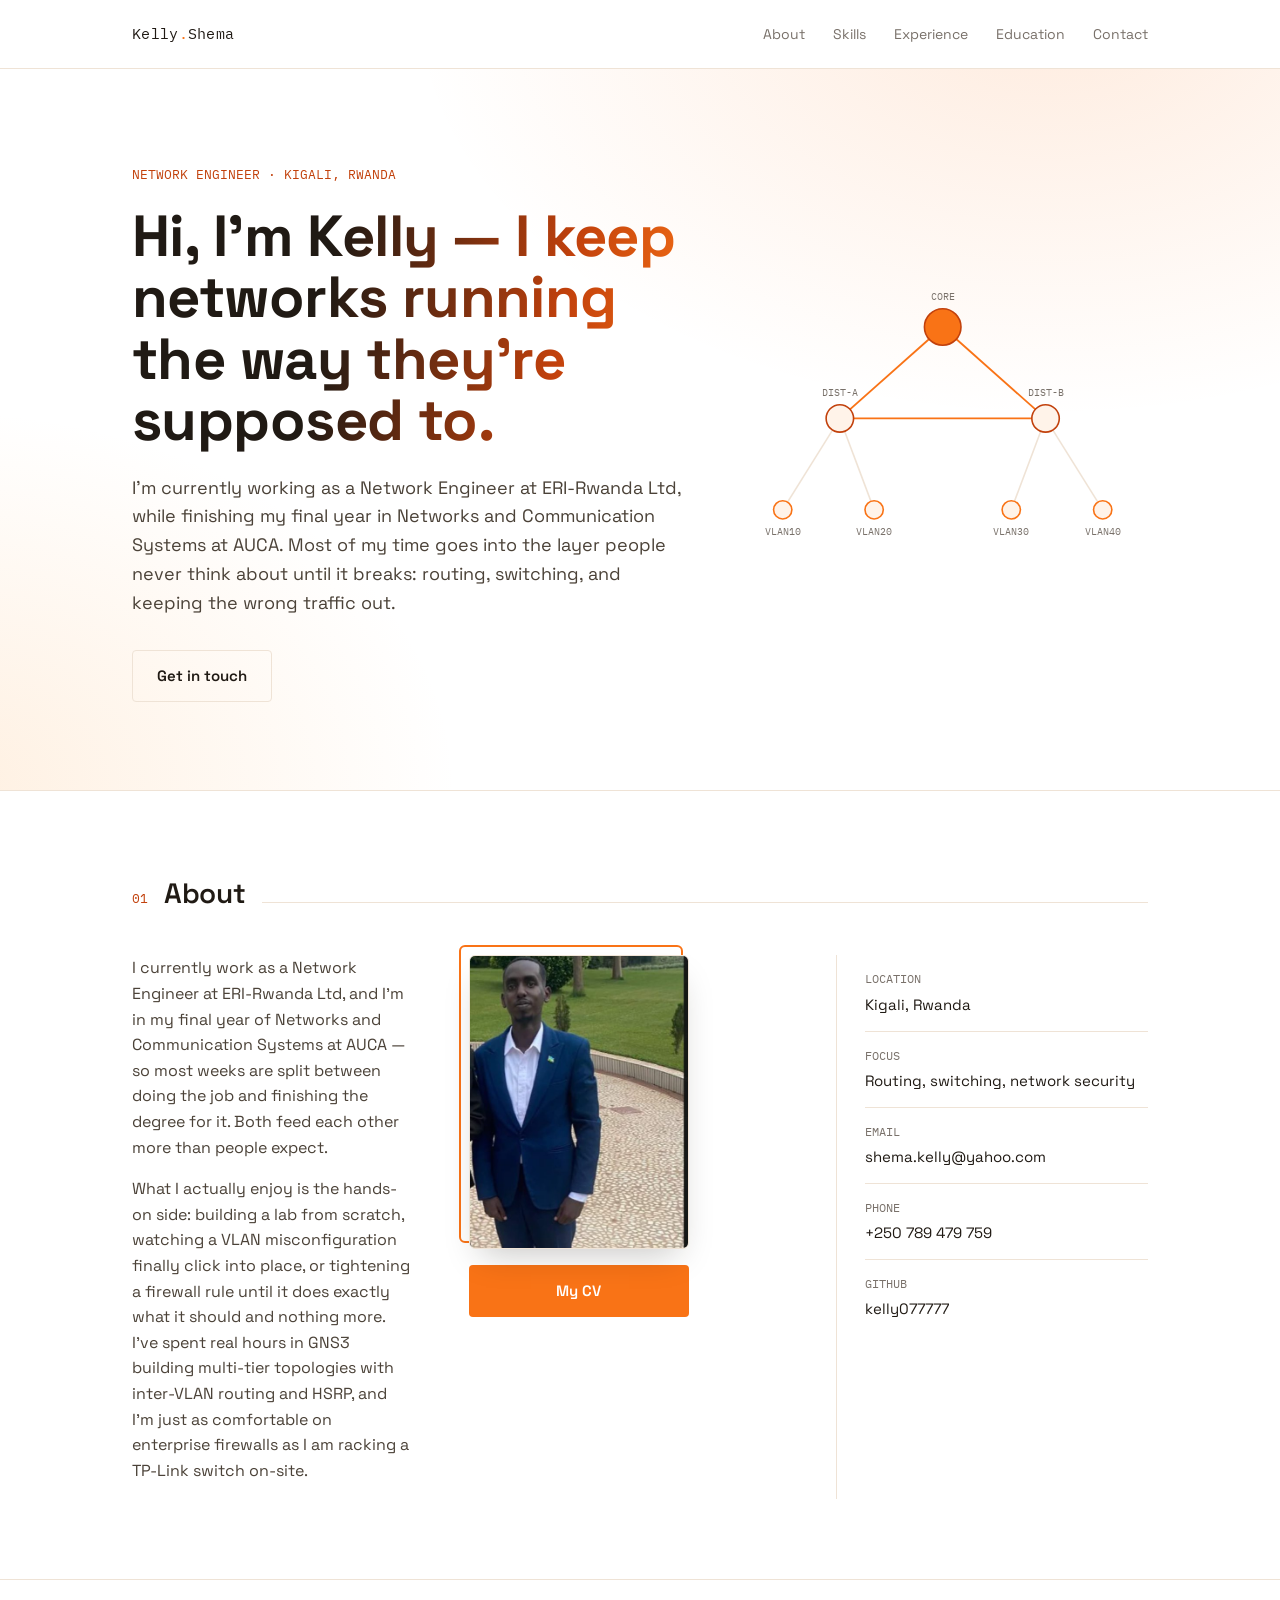
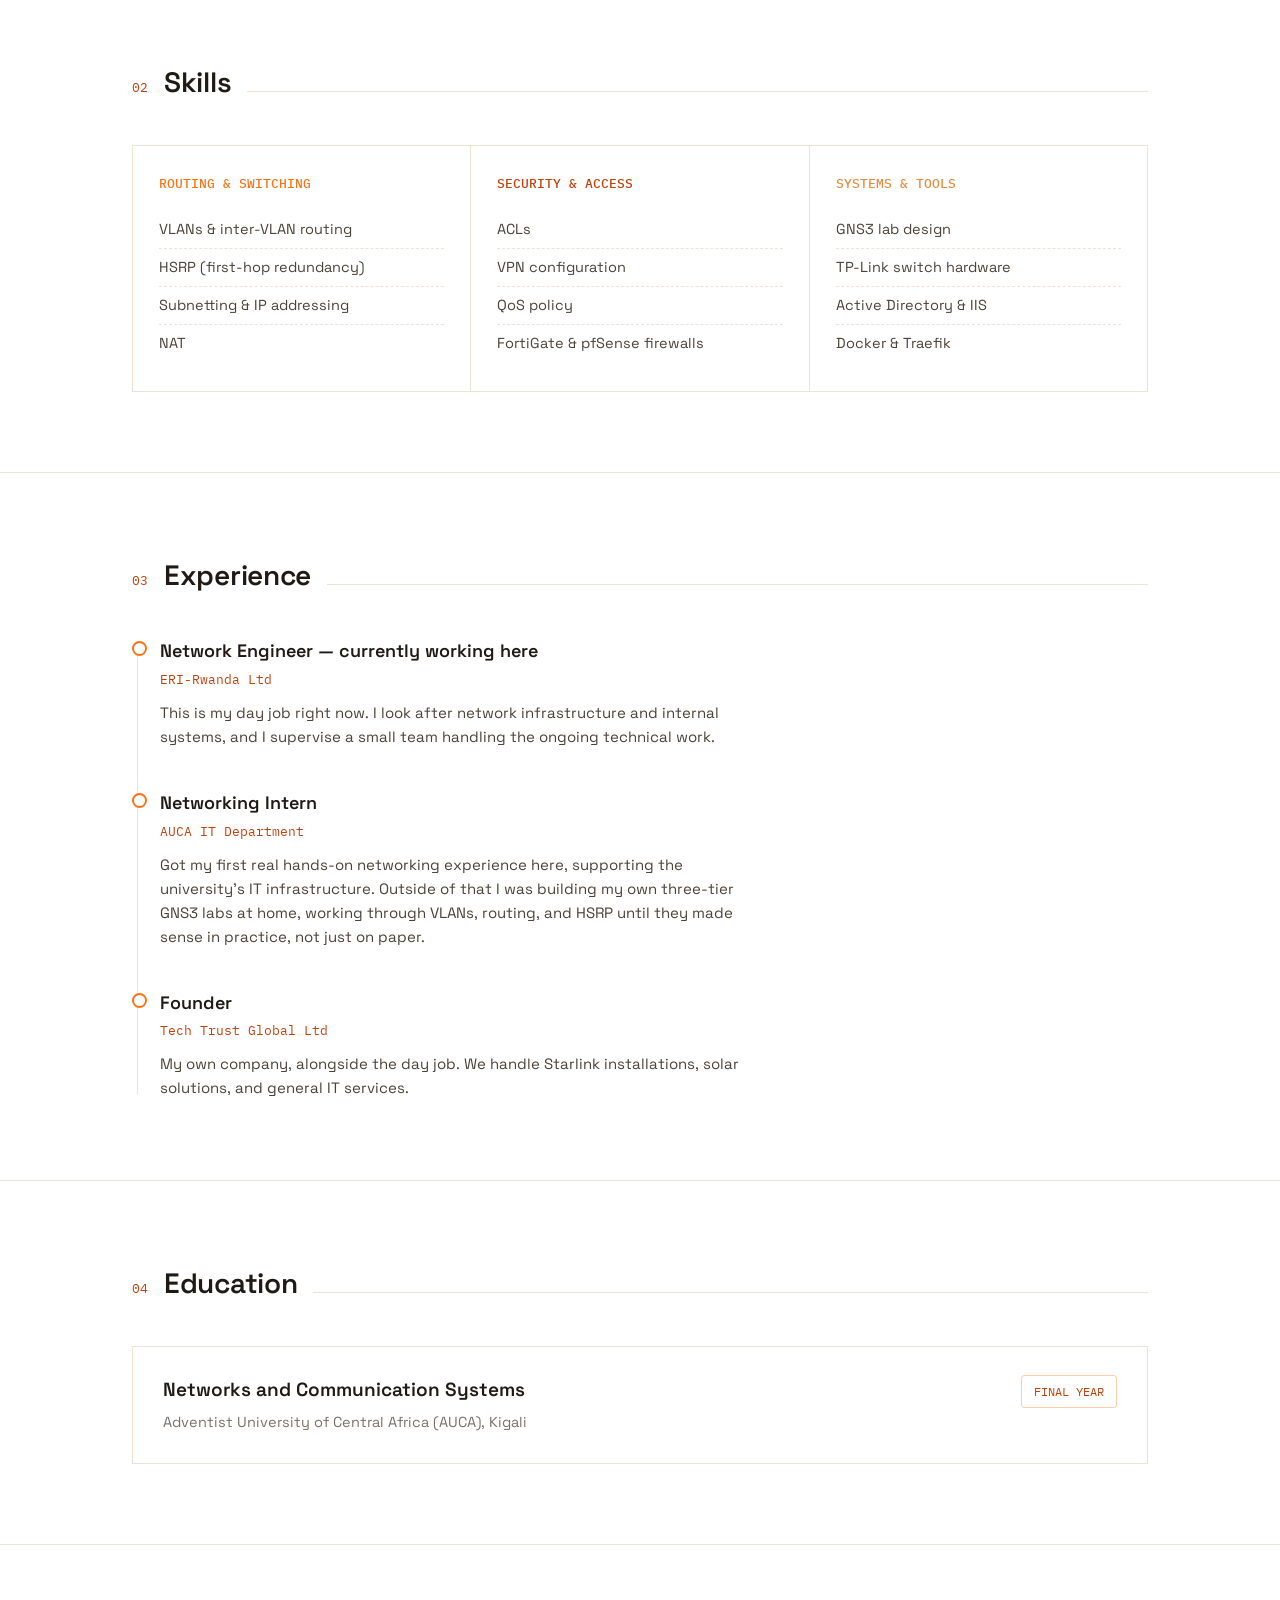
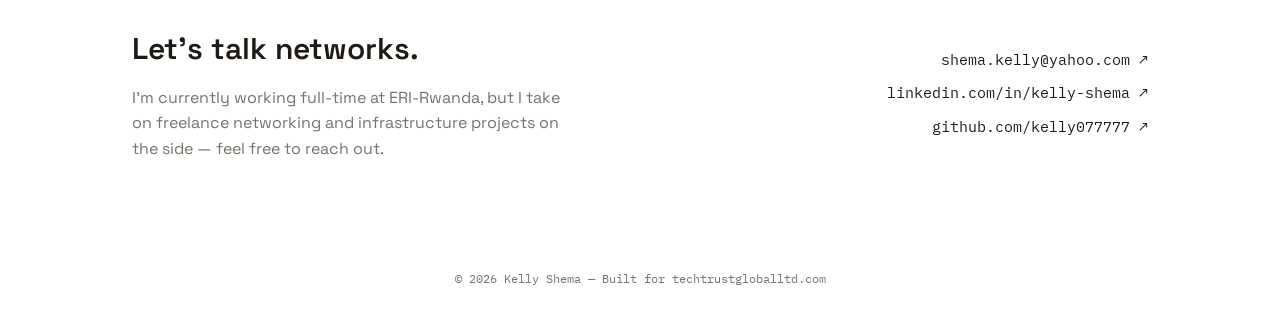
==== commit 218defe7: "Update CV button text" ====
--- a/index.html
+++ b/index.html
@@ -82,7 +82,7 @@
           <div class="photo-frame">
             <img src="headshot.jpg" alt="Kelly Shema" class="profile-photo">
           </div>
-          <a class="btn btn-primary cv-btn" href="cv.html" target="_blank" rel="noopener" id="cv-link">View CV ↗</a>
+          <a class="btn btn-primary cv-btn" href="cv.html" target="_blank" rel="noopener" id="cv-link">My CV</a>
         </div>
       </div>
       <div class="facts">
